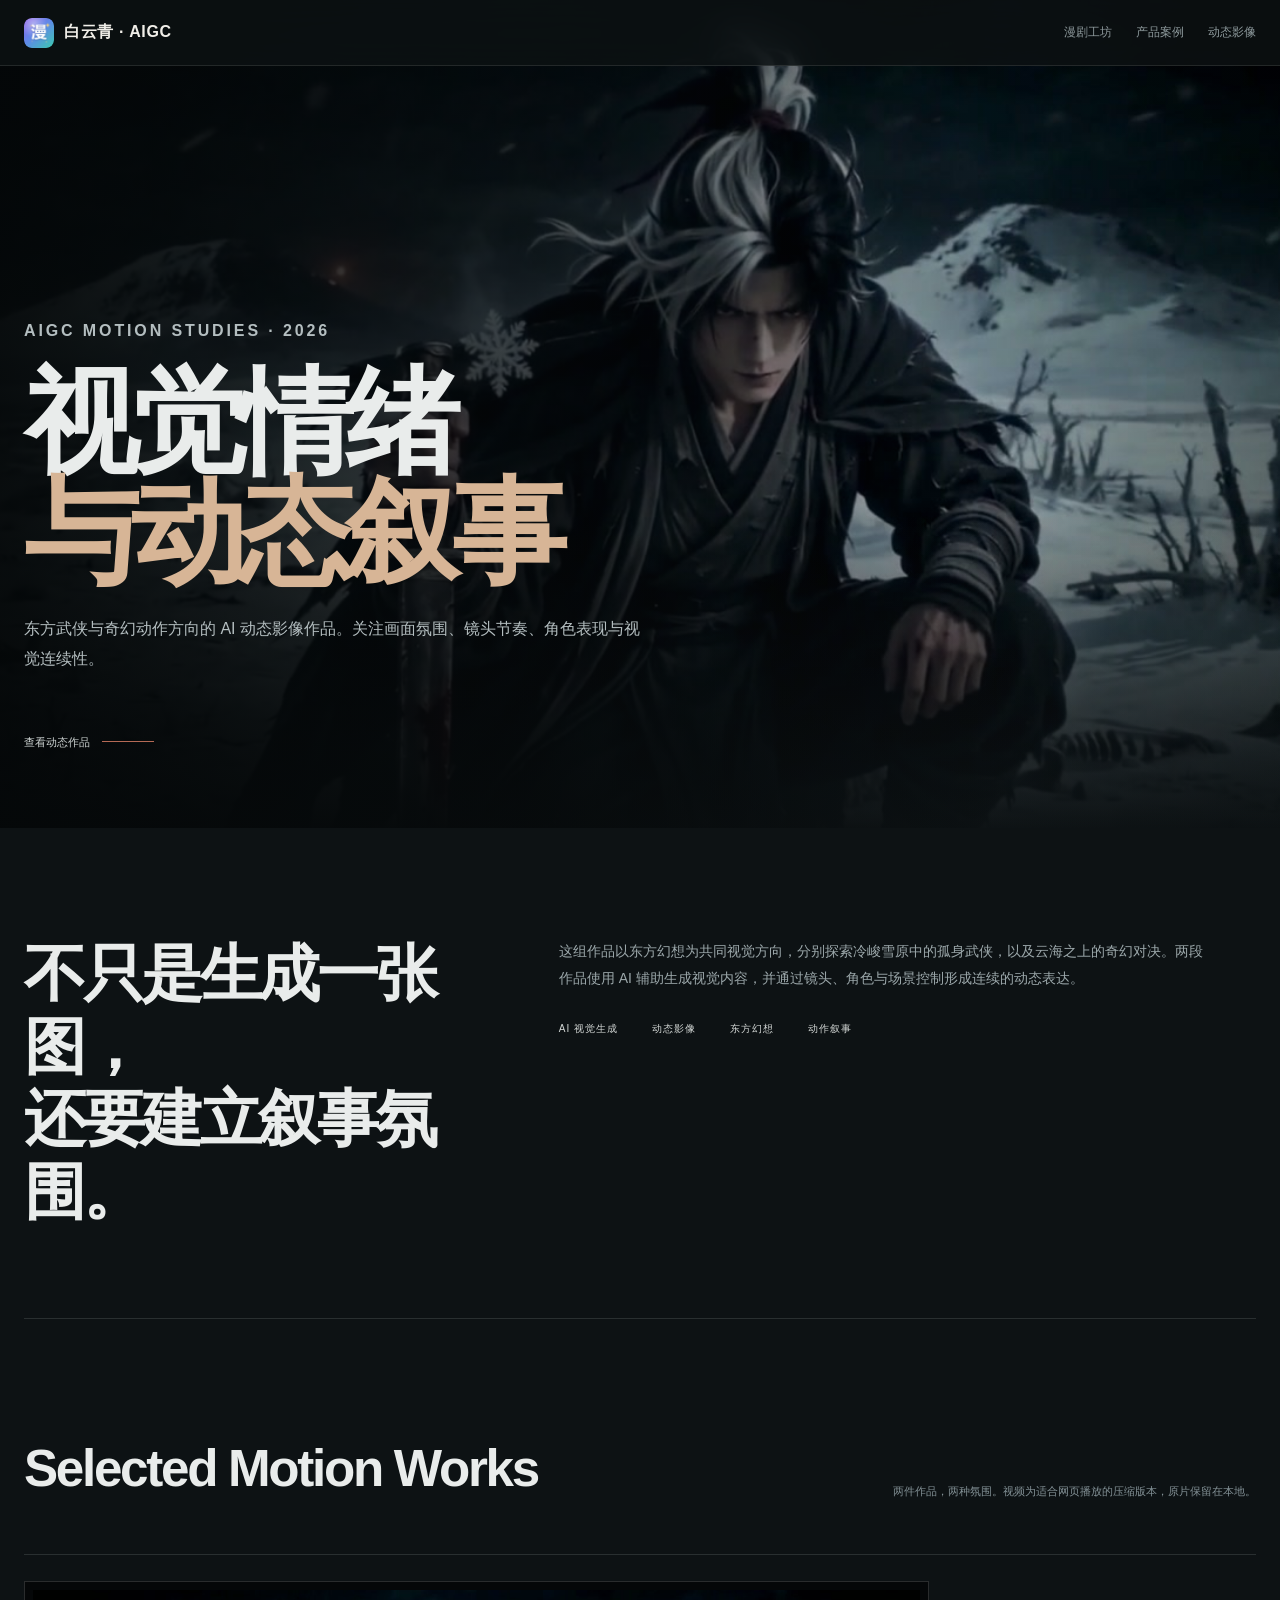
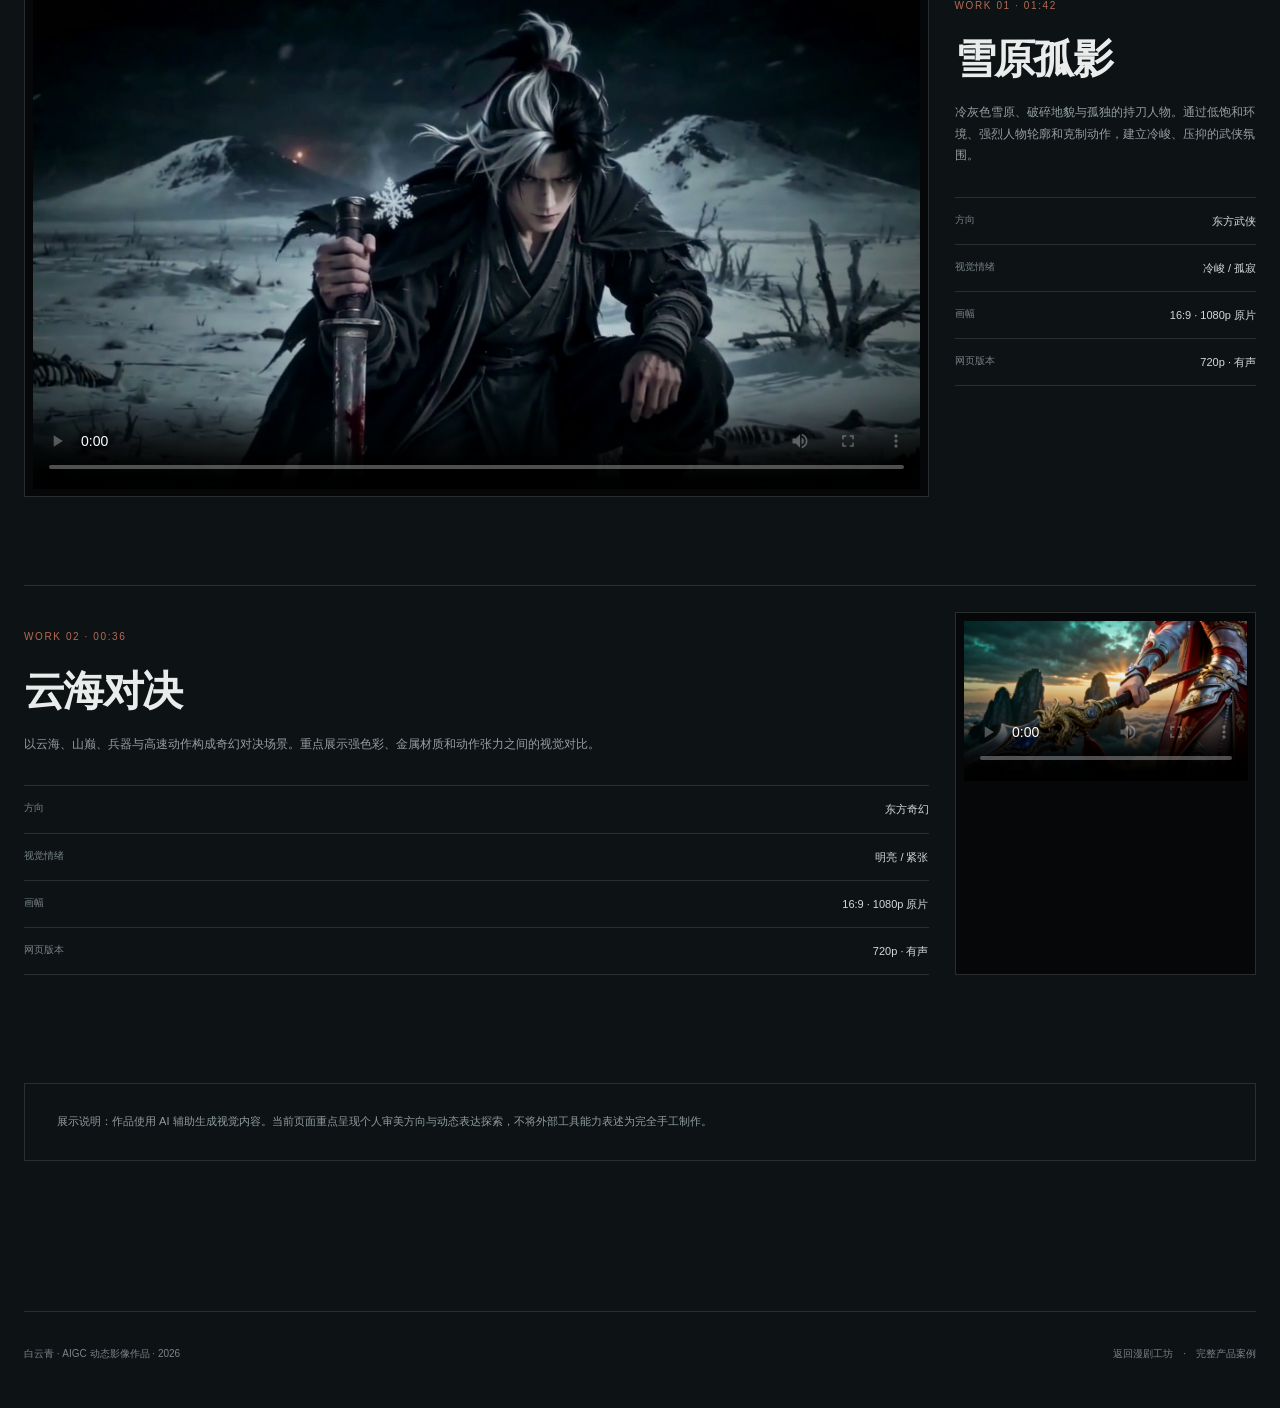
==== aigc/index.html @ 0978e21a "Publish Manju Studio product portfolio" ====
<!doctype html>
<html lang="zh-CN">
<head>
  <meta charset="utf-8">
  <meta name="viewport" content="width=device-width, initial-scale=1">
  <meta name="description" content="AIGC 动态影像作品：东方武侠与奇幻动作视觉实验。">
  <meta name="theme-color" content="#0d1214">
  <title>AIGC 动态影像 · 白云青作品</title>
  <link rel="icon" href="../assets/icon-256.png">
  <link rel="stylesheet" href="../styles.css">
  <style>
    :root {
      --aigc-red: #b56a55;
      --aigc-cyan: #72a0a4;
    }
    body {
      background:
        radial-gradient(circle at 78% 8%, rgba(114,160,164,.12), transparent 27rem),
        #0d1214;
    }
    .aigc-header {
      position: fixed;
      inset: 0 0 auto;
      z-index: 30;
      height: 66px;
      display: flex;
      align-items: center;
      padding: 0 max(24px, calc((100vw - 1280px) / 2));
      border-bottom: 1px solid rgba(255,255,255,.1);
      background: rgba(13,18,20,.78);
      backdrop-filter: blur(18px);
    }
    .aigc-header .brand { color: #f0eee8; }
    .aigc-header nav { margin-left: auto; display: flex; gap: 24px; color: #8e9a9d; font-size: 12px; }
    .aigc-header nav a:hover { color: #eee9df; }
    .aigc-hero {
      min-height: 92vh;
      display: flex;
      align-items: flex-end;
      position: relative;
      overflow: hidden;
      padding: 150px max(24px, calc((100vw - 1280px) / 2)) 74px;
    }
    .aigc-hero::before {
      content: "";
      position: absolute;
      inset: 0;
      background:
        linear-gradient(90deg, rgba(4,7,8,.94) 0%, rgba(4,7,8,.70) 42%, rgba(4,7,8,.15) 76%),
        linear-gradient(0deg, #0d1214 0%, transparent 38%),
        url("../assets/aigc/snow-wuxia-poster.jpg") center 35% / cover no-repeat;
      transform: scale(1.02);
    }
    .aigc-hero-copy { position: relative; z-index: 2; max-width: 730px; }
    .aigc-hero h1 {
      font-size: clamp(58px, 9vw, 118px);
      line-height: .96;
      margin: 20px 0 26px;
      letter-spacing: -.07em;
      font-weight: 620;
    }
    .aigc-hero h1 span { color: #d7b596; }
    .aigc-hero p { max-width: 620px; color: #b4bec0; font-size: 16px; line-height: 1.9; }
    .aigc-scroll { margin-top: 42px; display: inline-flex; align-items: center; gap: 12px; color: #cdd3d2; font-size: 11px; }
    .aigc-scroll::after { content: ""; width: 52px; height: 1px; background: var(--aigc-red); }
    .aigc-main { width: min(1280px, calc(100% - 48px)); margin: 0 auto; }
    .aigc-intro {
      display: grid;
      grid-template-columns: .8fr 1.2fr;
      gap: 70px;
      padding: 110px 0 90px;
      border-bottom: 1px solid var(--line);
    }
    .aigc-intro h2 { font-size: clamp(36px,5vw,62px); line-height: 1.17; letter-spacing: -.055em; margin: 0; }
    .aigc-intro p { color: #9ca8ab; max-width: 650px; font-size: 14px; line-height: 1.9; }
    .aigc-meta { display: flex; gap: 34px; margin-top: 30px; flex-wrap: wrap; }
    .aigc-meta span { color: #d3d7d5; font-size: 10px; letter-spacing: .1em; }
    .works { padding: 108px 0 60px; }
    .works-head { display: flex; justify-content: space-between; align-items: flex-end; gap: 30px; margin-bottom: 42px; }
    .works-head h2 { font-size: clamp(36px,4vw,54px); margin: 0; letter-spacing: -.045em; }
    .works-head p { max-width: 390px; color: #839196; font-size: 11px; text-align: right; }
    .work {
      display: grid;
      grid-template-columns: minmax(0,1.5fr) minmax(280px,.5fr);
      gap: 26px;
      padding: 26px 0 88px;
      border-top: 1px solid var(--line);
    }
    .work-video {
      position: relative;
      border: 1px solid rgba(255,255,255,.15);
      background: #050708;
      padding: 8px;
    }
    .work-video video { width: 100%; max-height: 720px; background: #000; }
    .work-info { padding-top: 10px; }
    .work-no { color: var(--aigc-red); font-size: 10px; letter-spacing: .16em; }
    .work-info h3 { font-size: clamp(30px,3.2vw,46px); line-height: 1.2; letter-spacing: -.04em; margin: 18px 0; }
    .work-info > p { color: #939fa2; font-size: 12px; line-height: 1.8; }
    .work-facts { margin-top: 30px; border-top: 1px solid var(--line); }
    .work-facts div { display: flex; justify-content: space-between; gap: 20px; padding: 14px 0; border-bottom: 1px solid var(--line); }
    .work-facts span { color: #758286; font-size: 10px; }
    .work-facts b { color: #d5d9d7; font-size: 11px; font-weight: 500; }
    .work:nth-of-type(2) .work-video { order: 2; }
    .work:nth-of-type(2) .work-info { order: 1; }
    .note {
      margin-top: 20px;
      padding: 28px 32px;
      border: 1px solid var(--line);
      color: #919da0;
      font-size: 11px;
      line-height: 1.8;
    }
    .aigc-footer {
      width: min(1280px, calc(100% - 48px));
      margin: 90px auto 0;
      padding: 34px 0 46px;
      border-top: 1px solid var(--line);
      display: flex;
      justify-content: space-between;
      gap: 30px;
      color: #788589;
      font-size: 10px;
    }
    .aigc-footer a:hover { color: #e8e6df; }
    @media (max-width: 850px) {
      .aigc-header nav { display: none; }
      .aigc-hero { min-height: 82vh; padding-top: 120px; }
      .aigc-intro, .work { grid-template-columns: 1fr; gap: 28px; }
      .aigc-intro { padding-top: 84px; }
      .work:nth-of-type(2) .work-video, .work:nth-of-type(2) .work-info { order: initial; }
      .works-head { display: block; }
      .works-head p { text-align: left; margin-top: 16px; }
    }
  </style>
</head>
<body>
  <header class="aigc-header">
    <a class="brand" href="../index.html">
      <img src="../assets/icon-256.png" alt="">
      <span>白云青 · AIGC</span>
    </a>
    <nav>
      <a href="../index.html">漫剧工坊</a>
      <a href="../case.html">产品案例</a>
      <a href="#works">动态影像</a>
    </nav>
  </header>

  <main>
    <section class="aigc-hero">
      <div class="aigc-hero-copy">
        <p class="eyebrow">AIGC MOTION STUDIES · 2026</p>
        <h1>视觉情绪<br><span>与动态叙事</span></h1>
        <p>东方武侠与奇幻动作方向的 AI 动态影像作品。关注画面氛围、镜头节奏、角色表现与视觉连续性。</p>
        <a class="aigc-scroll" href="#works">查看动态作品</a>
      </div>
    </section>

    <div class="aigc-main">
      <section class="aigc-intro">
        <h2>不只是生成一张图，<br>还要建立叙事氛围。</h2>
        <div>
          <p>这组作品以东方幻想为共同视觉方向，分别探索冷峻雪原中的孤身武侠，以及云海之上的奇幻对决。两段作品使用 AI 辅助生成视觉内容，并通过镜头、角色与场景控制形成连续的动态表达。</p>
          <div class="aigc-meta">
            <span>AI 视觉生成</span>
            <span>动态影像</span>
            <span>东方幻想</span>
            <span>动作叙事</span>
          </div>
        </div>
      </section>

      <section class="works" id="works">
        <div class="works-head">
          <h2>Selected Motion Works</h2>
          <p>两件作品，两种氛围。视频为适合网页播放的压缩版本，原片保留在本地。</p>
        </div>

        <article class="work">
          <div class="work-video">
            <video controls preload="metadata" poster="../assets/aigc/snow-wuxia-poster.jpg">
              <source src="../assets/aigc/snow-wuxia.mp4" type="video/mp4">
            </video>
          </div>
          <div class="work-info">
            <span class="work-no">WORK 01 · 01:42</span>
            <h3>雪原孤影</h3>
            <p>冷灰色雪原、破碎地貌与孤独的持刀人物。通过低饱和环境、强烈人物轮廓和克制动作，建立冷峻、压抑的武侠氛围。</p>
            <div class="work-facts">
              <div><span>方向</span><b>东方武侠</b></div>
              <div><span>视觉情绪</span><b>冷峻 / 孤寂</b></div>
              <div><span>画幅</span><b>16:9 · 1080p 原片</b></div>
              <div><span>网页版本</span><b>720p · 有声</b></div>
            </div>
          </div>
        </article>

        <article class="work">
          <div class="work-video">
            <video controls preload="metadata" poster="../assets/aigc/cloud-duel-poster.jpg">
              <source src="../assets/aigc/cloud-duel.mp4" type="video/mp4">
            </video>
          </div>
          <div class="work-info">
            <span class="work-no">WORK 02 · 00:36</span>
            <h3>云海对决</h3>
            <p>以云海、山巅、兵器与高速动作构成奇幻对决场景。重点展示强色彩、金属材质和动作张力之间的视觉对比。</p>
            <div class="work-facts">
              <div><span>方向</span><b>东方奇幻</b></div>
              <div><span>视觉情绪</span><b>明亮 / 紧张</b></div>
              <div><span>画幅</span><b>16:9 · 1080p 原片</b></div>
              <div><span>网页版本</span><b>720p · 有声</b></div>
            </div>
          </div>
        </article>

        <div class="note">展示说明：作品使用 AI 辅助生成视觉内容。当前页面重点呈现个人审美方向与动态表达探索，不将外部工具能力表述为完全手工制作。</div>
      </section>
    </div>
  </main>

  <footer class="aigc-footer">
    <span>白云青 · AIGC 动态影像作品 · 2026</span>
    <div><a href="../index.html">返回漫剧工坊</a>　·　<a href="../case.html">完整产品案例</a></div>
  </footer>
</body>
</html>
---- styles.css ----
:root {
  --bg: #111619;
  --surface: #171e22;
  --surface-2: #1d252a;
  --paper: #ede8df;
  --paper-2: #d8d1c5;
  --ink: #e9eceb;
  --muted: #9aa7ab;
  --line: rgba(233,236,235,.13);
  --accent: #d29a5d;
  --accent-soft: #9f7042;
  --green: #7aa493;
  --max: 1240px;
}

* { box-sizing: border-box; }
html { scroll-behavior: smooth; }
body {
  width: 100%;
  margin: 0;
  overflow-x: hidden;
  background:
    radial-gradient(circle at 78% -10%, rgba(210,154,93,.12), transparent 28rem),
    var(--bg);
  color: var(--ink);
  font-family: "Microsoft YaHei", "PingFang SC", "Noto Sans SC", sans-serif;
  line-height: 1.65;
  -webkit-font-smoothing: antialiased;
}
img, video { display: block; max-width: 100%; }
a { color: inherit; text-decoration: none; }
button { font: inherit; }

.site-header {
  position: sticky;
  top: 0;
  z-index: 40;
  height: 68px;
  display: flex;
  align-items: center;
  gap: 40px;
  padding: 0 max(24px, calc((100vw - var(--max)) / 2));
  background: rgba(17,22,25,.82);
  border-bottom: 1px solid var(--line);
  backdrop-filter: blur(18px);
}
.brand { display: flex; align-items: center; gap: 10px; font-weight: 700; letter-spacing: .04em; white-space: nowrap; }
.brand img { width: 30px; height: 30px; border-radius: 8px; }
.nav { display: flex; gap: 30px; margin-left: auto; font-size: 13px; color: var(--muted); }
.nav a { transition: color .2s ease; }
.nav a:hover { color: var(--ink); }
.header-cta {
  border: 1px solid rgba(210,154,93,.5);
  color: var(--accent);
  border-radius: 999px;
  padding: 7px 16px;
  font-size: 12px;
  white-space: nowrap;
}

.section { width: min(var(--max), calc(100% - 48px)); margin: 0 auto; }
.hero { min-height: 760px; padding: 110px 0 80px; }
.hero { display: grid; grid-template-columns: minmax(0,.94fr) minmax(460px,1.06fr); gap: 72px; align-items: center; min-width: 0; }
.eyebrow { color: var(--accent); letter-spacing: .18em; font-size: 11px; font-weight: 700; margin: 0 0 18px; }
h1, h2, h3, p { margin-top: 0; }
h1 { font-size: clamp(44px, 5.4vw, 72px); line-height: 1.09; letter-spacing: -.065em; font-weight: 650; margin-bottom: 26px; }
h1 span { color: var(--accent); }
.hero-lead { color: var(--muted); max-width: 610px; font-size: 16px; line-height: 1.9; overflow-wrap: anywhere; }
.hero-actions { display: flex; gap: 12px; margin-top: 34px; flex-wrap: wrap; }
.button { display: inline-flex; align-items: center; justify-content: center; min-height: 44px; padding: 0 20px; border-radius: 4px; font-size: 13px; transition: transform .2s ease, background .2s ease; }
.button:hover { transform: translateY(-2px); }
.button.primary { background: var(--accent); color: #17120d; font-weight: 700; }
.button.secondary { border: 1px solid var(--line); color: var(--paper-2); }
.hero-note { display: flex; align-items: center; gap: 9px; margin-top: 34px; color: #78878c; font-size: 11px; flex-wrap: wrap; }
.hero-note i { width: 3px; height: 3px; background: var(--accent); border-radius: 50%; }

.hero-visual { position: relative; min-height: 500px; }
.browser-frame { position: absolute; inset: 44px 0 48px 20px; padding-top: 30px; background: #0a0e10; border: 1px solid rgba(255,255,255,.18); box-shadow: 0 35px 90px rgba(0,0,0,.45); transform: rotate(-1.2deg); }
.browser-bar { position: absolute; top: 0; left: 0; right: 0; height: 30px; display: flex; align-items: center; gap: 6px; padding: 0 10px; border-bottom: 1px solid rgba(255,255,255,.09); }
.browser-bar span { width: 5px; height: 5px; border-radius: 50%; background: #4f5a5f; }
.browser-bar em { margin-left: auto; color: #626e72; font-style: normal; font-size: 8px; }
.overview-shot { width: 100%; height: 410px; object-fit: cover; object-position: top left; }
.floating-shot { position: absolute; right: -12px; bottom: -12px; width: 165px; margin: 0; background: #0c1114; padding: 8px; border: 1px solid rgba(255,255,255,.18); box-shadow: 0 20px 50px rgba(0,0,0,.45); transform: rotate(2.2deg); }
.floating-shot img { aspect-ratio: 9 / 16; object-fit: cover; }
.floating-shot figcaption { padding-top: 7px; color: var(--muted); font-size: 8px; }
.visual-stamp { position: absolute; left: -22px; top: 0; width: 92px; height: 92px; display: flex; flex-direction: column; align-items: center; justify-content: center; border: 1px solid rgba(210,154,93,.45); background: #151b1e; border-radius: 50%; color: var(--accent); }
.visual-stamp strong { font-size: 28px; line-height: 1; }
.visual-stamp span { font-size: 8px; margin-top: 5px; color: var(--muted); }

.metrics { display: grid; grid-template-columns: repeat(4, 1fr); border-top: 1px solid var(--line); border-bottom: 1px solid var(--line); }
.metric { padding: 32px 28px; border-right: 1px solid var(--line); }
.metric:last-child { border-right: 0; }
.metric strong { display: block; font-size: 30px; letter-spacing: -.04em; color: var(--paper); }
.metric span { display: block; margin-top: 6px; color: var(--muted); font-size: 11px; }

.problem, .workflow, .decisions, .consistency, .generation, .demo, .operating, .review { padding-top: 140px; }
.section-head { max-width: 780px; margin-bottom: 54px; }
.section-head h2 { font-size: clamp(34px, 4vw, 54px); line-height: 1.18; letter-spacing: -.05em; margin-bottom: 20px; font-weight: 620; }
.section-head > p:last-child { color: var(--muted); font-size: 15px; max-width: 700px; }

.pain-grid { display: grid; grid-template-columns: repeat(4,1fr); border-top: 1px solid var(--line); }
.pain-grid article { min-height: 230px; padding: 30px 28px 34px 0; border-right: 1px solid var(--line); }
.pain-grid article:not(:first-child) { padding-left: 28px; }
.pain-grid article:last-child { border-right: 0; }
.index { display: block; color: var(--accent); font-size: 11px; margin-bottom: 34px; }
.pain-grid h3 { font-size: 18px; margin-bottom: 12px; }
.pain-grid p { color: var(--muted); font-size: 13px; }
.insight { margin: 68px 0 0; padding: 38px 42px; background: var(--paper); color: #242729; font-size: clamp(20px,2.4vw,31px); line-height: 1.55; letter-spacing: -.025em; }
.insight span { display: block; font-size: 9px; letter-spacing: .16em; color: var(--accent-soft); margin-bottom: 16px; }

.flow { display: grid; grid-template-columns: repeat(7,1fr); border-top: 1px solid var(--line); border-bottom: 1px solid var(--line); }
.flow article { min-height: 170px; padding: 24px 16px; border-right: 1px solid var(--line); position: relative; }
.flow article:last-child { border-right: 0; }
.flow article:not(:last-child)::after { content: "›"; position: absolute; right: -6px; top: 70px; z-index: 2; color: var(--accent); background: var(--bg); padding: 0 1px; }
.flow b { color: var(--accent); font-size: 10px; }
.flow h3 { margin: 30px 0 8px; font-size: 15px; }
.flow p { color: var(--muted); font-size: 10px; }
.workflow-note { display: grid; grid-template-columns: repeat(3,1fr); gap: 1px; margin-top: 38px; background: var(--line); border: 1px solid var(--line); }
.workflow-note div { background: var(--surface); padding: 24px; }
.workflow-note strong { display: block; margin-bottom: 8px; font-size: 13px; }
.workflow-note span { color: var(--muted); font-size: 11px; }

.case-row { display: grid; grid-template-columns: .76fr 1.24fr; gap: 70px; align-items: center; padding: 72px 0; border-top: 1px solid var(--line); }
.case-row.reverse { grid-template-columns: 1.24fr .76fr; }
.case-row.reverse .case-copy { order: 2; }
.case-no { font-size: 10px; letter-spacing: .16em; color: var(--green); }
.case-copy h3 { margin: 18px 0 18px; font-size: clamp(30px,3.3vw,45px); line-height: 1.25; letter-spacing: -.04em; }
.case-copy p, .case-copy li { color: var(--muted); font-size: 13px; }
.case-copy ul { padding-left: 18px; margin: 24px 0 0; }
.case-copy li { margin: 9px 0; }
.case-copy li::marker { color: var(--accent); }
.case-media { margin: 0; background: #090d0f; border: 1px solid var(--line); padding: 10px; }
.case-media img { width: 100%; aspect-ratio: 16/10; object-fit: cover; object-position: top left; }
.case-media figcaption { padding: 12px 4px 4px; color: #778489; font-size: 10px; line-height: 1.6; }

.character-grid { display: grid; grid-template-columns: .78fr .78fr 1.44fr; gap: 20px; align-items: stretch; }
.character-card { margin: 0; background: #e1ddd5; color: #1f272b; overflow: hidden; }
.character-card img { width: 100%; aspect-ratio: 4/5; object-fit: cover; }
.character-card figcaption { padding: 16px 18px 18px; display: flex; justify-content: space-between; align-items: baseline; gap: 12px; }
.character-card b { font-size: 17px; }
.character-card span { font-size: 9px; color: #66757a; }
.lineage { display: grid; grid-template-columns: 1fr; background: var(--line); border: 1px solid var(--line); gap: 1px; }
.lineage div { display: grid; grid-template-columns: 38px 110px 1fr; gap: 12px; align-items: center; background: var(--surface); padding: 20px 24px; }
.lineage span { color: var(--accent); font-size: 10px; }
.lineage b { font-size: 13px; }
.lineage small { color: var(--muted); font-size: 11px; }

.generation-grid { display: grid; grid-template-columns: 1fr 1fr; gap: 20px; }
.generation-grid figure { margin: 0; }
.generation-grid img { border: 1px solid var(--line); background: #0a0d0f; padding: 8px; }
.generation-grid figcaption { margin-top: 14px; color: var(--muted); font-size: 11px; }
.generation-grid figcaption span { color: var(--accent); margin-right: 12px; font-size: 10px; letter-spacing: .1em; }
.order-strip { display: flex; align-items: center; gap: 12px; margin: 52px 0 20px; overflow-x: auto; padding: 22px 24px; background: var(--paper); color: #273134; font-size: 13px; white-space: nowrap; }
.order-strip i { height: 1px; background: #a8a095; min-width: 25px; flex: 1; position: relative; }
.order-strip i::after { content: ""; position: absolute; right: 0; top: -2px; width: 5px; height: 5px; border-top: 1px solid #8f867a; border-right: 1px solid #8f867a; transform: rotate(45deg); }
.order-note { color: var(--muted); font-size: 11px; text-align: center; }

.result-layout { display: grid; grid-template-columns: minmax(0,1.35fr) minmax(260px,.65fr); gap: 24px; align-items: stretch; }
.result-main { margin: 0; background: #090d0f; border: 1px solid var(--line); padding: 10px; }
.result-main img { width: 100%; max-height: 680px; object-fit: cover; object-position: center 26%; }
.result-main figcaption { padding: 13px 4px 4px; color: var(--muted); font-size: 11px; }
.result-meta { border-top: 1px solid var(--line); }
.result-meta > div:not(.result-quote) { display: flex; align-items: baseline; justify-content: space-between; padding: 18px 0; border-bottom: 1px solid var(--line); }
.result-meta span { color: var(--muted); font-size: 11px; }
.result-meta strong { color: var(--paper); font-size: 21px; font-weight: 500; letter-spacing: -.03em; }
.result-quote { margin-bottom: 12px; padding: 24px; background: var(--paper); color: #263034; font-size: 15px; line-height: 1.7; }
.shot-grid { display: grid; grid-template-columns: repeat(6,1fr); gap: 10px; margin-top: 26px; }
.shot-grid button { padding: 0; border: 1px solid var(--line); background: none; cursor: zoom-in; overflow: hidden; }
.shot-grid img { width: 100%; aspect-ratio: 9/16; object-fit: cover; transition: transform .35s ease, filter .35s ease; }
.shot-grid button:hover img { transform: scale(1.04); filter: brightness(1.08); }
.usage-note { margin-top: 18px; text-align: right; color: #647176; font-size: 9px; }

.operating-grid { display: grid; grid-template-columns: repeat(3,1fr); gap: 1px; background: var(--line); border: 1px solid var(--line); }
.operating-grid > div { background: var(--surface); padding: 32px; min-height: 230px; }
.operating-grid span { color: var(--green); font-size: 10px; letter-spacing: .12em; }
.operating-grid h3 { font-size: 20px; margin: 34px 0 15px; }
.operating-grid p { color: var(--muted); font-size: 12px; }
.terminal { margin-top: 28px; border: 1px solid var(--line); background: #0a0f11; }
.terminal-head { height: 34px; display: flex; align-items: center; gap: 6px; padding: 0 12px; border-bottom: 1px solid var(--line); }
.terminal-head span { width: 5px; height: 5px; border-radius: 50%; background: #536065; }
.terminal-head em { margin-left: auto; color: #5f6b70; font-style: normal; font-size: 9px; }
.terminal-body { padding: 24px 28px; }
.terminal-body p { margin: 7px 0; color: #a7b2b5; font-family: Consolas, monospace; font-size: 12px; }
.terminal-body i { color: var(--green); font-style: normal; margin-right: 12px; }
.terminal-body .warn { color: #c4aa86; }
.terminal-body .warn i { color: var(--accent); }

.review-grid { display: grid; grid-template-columns: 1fr 1fr; gap: 20px; }
.review-grid > div { border: 1px solid var(--line); background: var(--surface); padding: 36px; }
.pill { display: inline-block; padding: 4px 9px; border: 1px solid var(--line); color: var(--muted); font-size: 9px; letter-spacing: .12em; }
.review-grid h3 { margin: 26px 0 22px; font-size: 24px; }
.review-grid ul { padding-left: 18px; margin: 0; }
.review-grid li { color: var(--muted); font-size: 13px; margin: 11px 0; }
.review-grid li::marker { color: var(--accent); }
.closing { margin: 62px 0 0; color: #c9d0cf; font-size: clamp(22px,3.1vw,38px); line-height: 1.55; letter-spacing: -.03em; max-width: 1040px; }

.site-footer { width: min(var(--max), calc(100% - 48px)); margin: 140px auto 0; padding: 38px 0 46px; border-top: 1px solid var(--line); display: grid; grid-template-columns: 1fr auto; gap: 18px 40px; align-items: center; color: var(--muted); font-size: 11px; }
.footer-brand { display: flex; gap: 12px; align-items: center; color: var(--ink); }
.footer-brand img { width: 38px; height: 38px; border-radius: 9px; }
.footer-brand b, .footer-brand span { display: block; }
.footer-brand b { font-size: 13px; }
.footer-brand span { color: var(--muted); font-size: 9px; margin-top: 2px; }
.footer-links { display: flex; gap: 20px; }
.footer-links a:hover { color: var(--ink); }
.site-footer > p { grid-column: 1 / -1; margin: 0; }

.lightbox { position: fixed; inset: 0; z-index: 100; display: none; align-items: center; justify-content: center; padding: 40px; background: rgba(4,7,8,.94); }
.lightbox.open { display: flex; }
.lightbox img { max-width: min(90vw, 900px); max-height: 88vh; object-fit: contain; }
.lightbox button { position: absolute; top: 24px; right: 28px; border: 0; background: none; color: white; font-size: 36px; cursor: pointer; }

.reveal { opacity: 0; transform: translateY(18px); transition: opacity .7s ease, transform .7s ease; }
.reveal.visible { opacity: 1; transform: none; }

@media (max-width: 1050px) {
  .hero { grid-template-columns: 1fr; min-height: auto; padding-top: 80px; }
  .hero-visual { min-height: 520px; max-width: 800px; width: 100%; margin: 0 auto; }
  .pain-grid { grid-template-columns: 1fr 1fr; }
  .pain-grid article:nth-child(2) { border-right: 0; }
  .pain-grid article:nth-child(n+3) { border-top: 1px solid var(--line); }
  .flow { grid-template-columns: repeat(4,1fr); }
  .flow article:nth-child(4) { border-right: 0; }
  .flow article:nth-child(n+5) { border-top: 1px solid var(--line); }
  .flow article:nth-child(4)::after { display: none; }
  .case-row, .case-row.reverse { grid-template-columns: 1fr; gap: 32px; }
  .case-row.reverse .case-copy { order: 0; }
  .character-grid { grid-template-columns: 1fr 1fr; }
  .lineage { grid-column: 1 / -1; }
  .result-layout { grid-template-columns: 1fr; }
  .result-meta { display: grid; grid-template-columns: repeat(4,1fr); border: 1px solid var(--line); }
  .result-meta .result-quote { grid-column: 1 / -1; margin: 0; }
  .result-meta > div:not(.result-quote) { display: block; border-right: 1px solid var(--line); border-bottom: 0; padding: 18px 12px; text-align: center; }
  .result-meta > div:last-child { border-right: 0; }
  .result-meta span, .result-meta strong { display: block; }
  .shot-grid { grid-template-columns: repeat(3,1fr); }
}

@media (max-width: 760px) {
  .site-header { height: 60px; gap: 14px; padding: 0 18px; }
  .nav { display: none; }
  .header-cta { margin-left: auto; }
  .section, .site-footer { width: calc(100% - 32px); max-width: var(--max); }
  .hero { display: block; padding: 64px 0; }
  .hero-copy, .hero-visual { min-width: 0; }
  .hero-copy, .hero-lead { width: 100%; max-width: 100%; }
  h1 { font-size: 34px; overflow-wrap: anywhere; word-break: break-word; }
  .hero-lead { font-size: 14px; word-break: break-word; }
  .hero-visual { min-height: 360px; width: 100%; max-width: 100%; overflow: hidden; }
  .browser-frame { inset: 25px 8px 50px 0; }
  .overview-shot { height: 280px; }
  .floating-shot { width: 112px; right: -4px; bottom: -6px; }
  .visual-stamp { width: 72px; height: 72px; left: -7px; top: -8px; }
  .visual-stamp strong { font-size: 23px; }
  .metrics { grid-template-columns: 1fr 1fr; }
  .metric { border-bottom: 1px solid var(--line); }
  .metric:nth-child(2) { border-right: 0; }
  .metric:nth-child(n+3) { border-bottom: 0; }
  .problem, .workflow, .decisions, .consistency, .generation, .demo, .operating, .review { padding-top: 94px; }
  .section-head { margin-bottom: 38px; }
  .pain-grid { grid-template-columns: 1fr; }
  .pain-grid article, .pain-grid article:not(:first-child) { border-right: 0; border-top: 1px solid var(--line); padding: 26px 0; min-height: 0; }
  .index { margin-bottom: 18px; }
  .insight { padding: 28px 24px; }
  .flow { grid-template-columns: 1fr 1fr; }
  .flow article:nth-child(2n) { border-right: 0; }
  .flow article:nth-child(3) { border-top: 1px solid var(--line); }
  .flow article:nth-child(2)::after, .flow article:nth-child(4)::after, .flow article:nth-child(6)::after { display: none; }
  .workflow-note { grid-template-columns: 1fr; }
  .case-row { padding: 50px 0; }
  .character-grid, .generation-grid, .review-grid { grid-template-columns: 1fr; }
  .character-card img { aspect-ratio: 16/10; object-fit: cover; }
  .lineage { grid-column: auto; }
  .lineage div { grid-template-columns: 28px 90px 1fr; padding: 15px; }
  .generation-grid figure:nth-child(2) { margin-top: 12px; }
  .order-strip { margin-top: 38px; }
  .result-meta { grid-template-columns: 1fr 1fr; }
  .result-meta > div:not(.result-quote) { border-bottom: 1px solid var(--line); }
  .result-meta > div:nth-child(odd) { border-right: 0; }
  .shot-grid { grid-template-columns: 1fr 1fr; }
  .operating-grid { grid-template-columns: 1fr; }
  .operating-grid > div { min-height: 0; }
  .site-footer { grid-template-columns: 1fr; margin-top: 96px; }
  .footer-links { flex-wrap: wrap; }
  .site-footer > p { grid-column: auto; }
}

@media (prefers-reduced-motion: reduce) {
  html { scroll-behavior: auto; }
  .reveal { opacity: 1; transform: none; transition: none; }
}
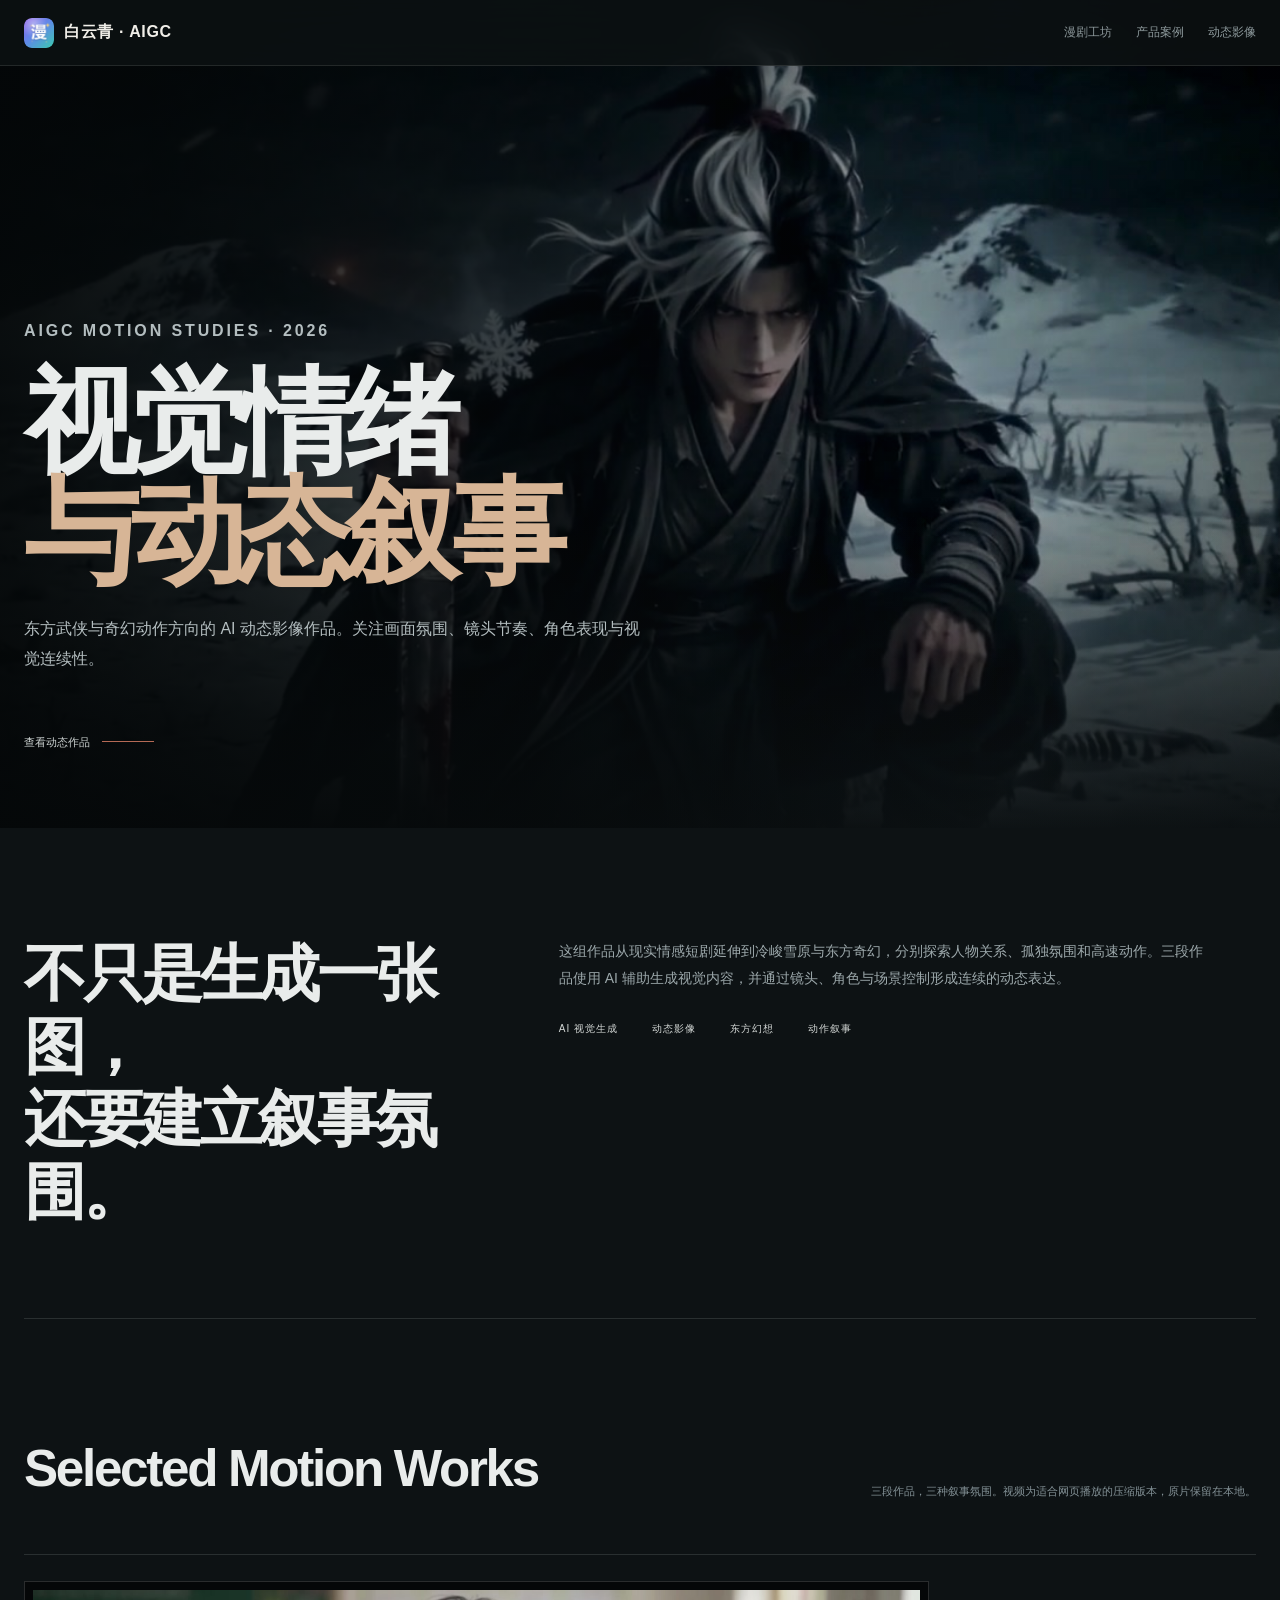
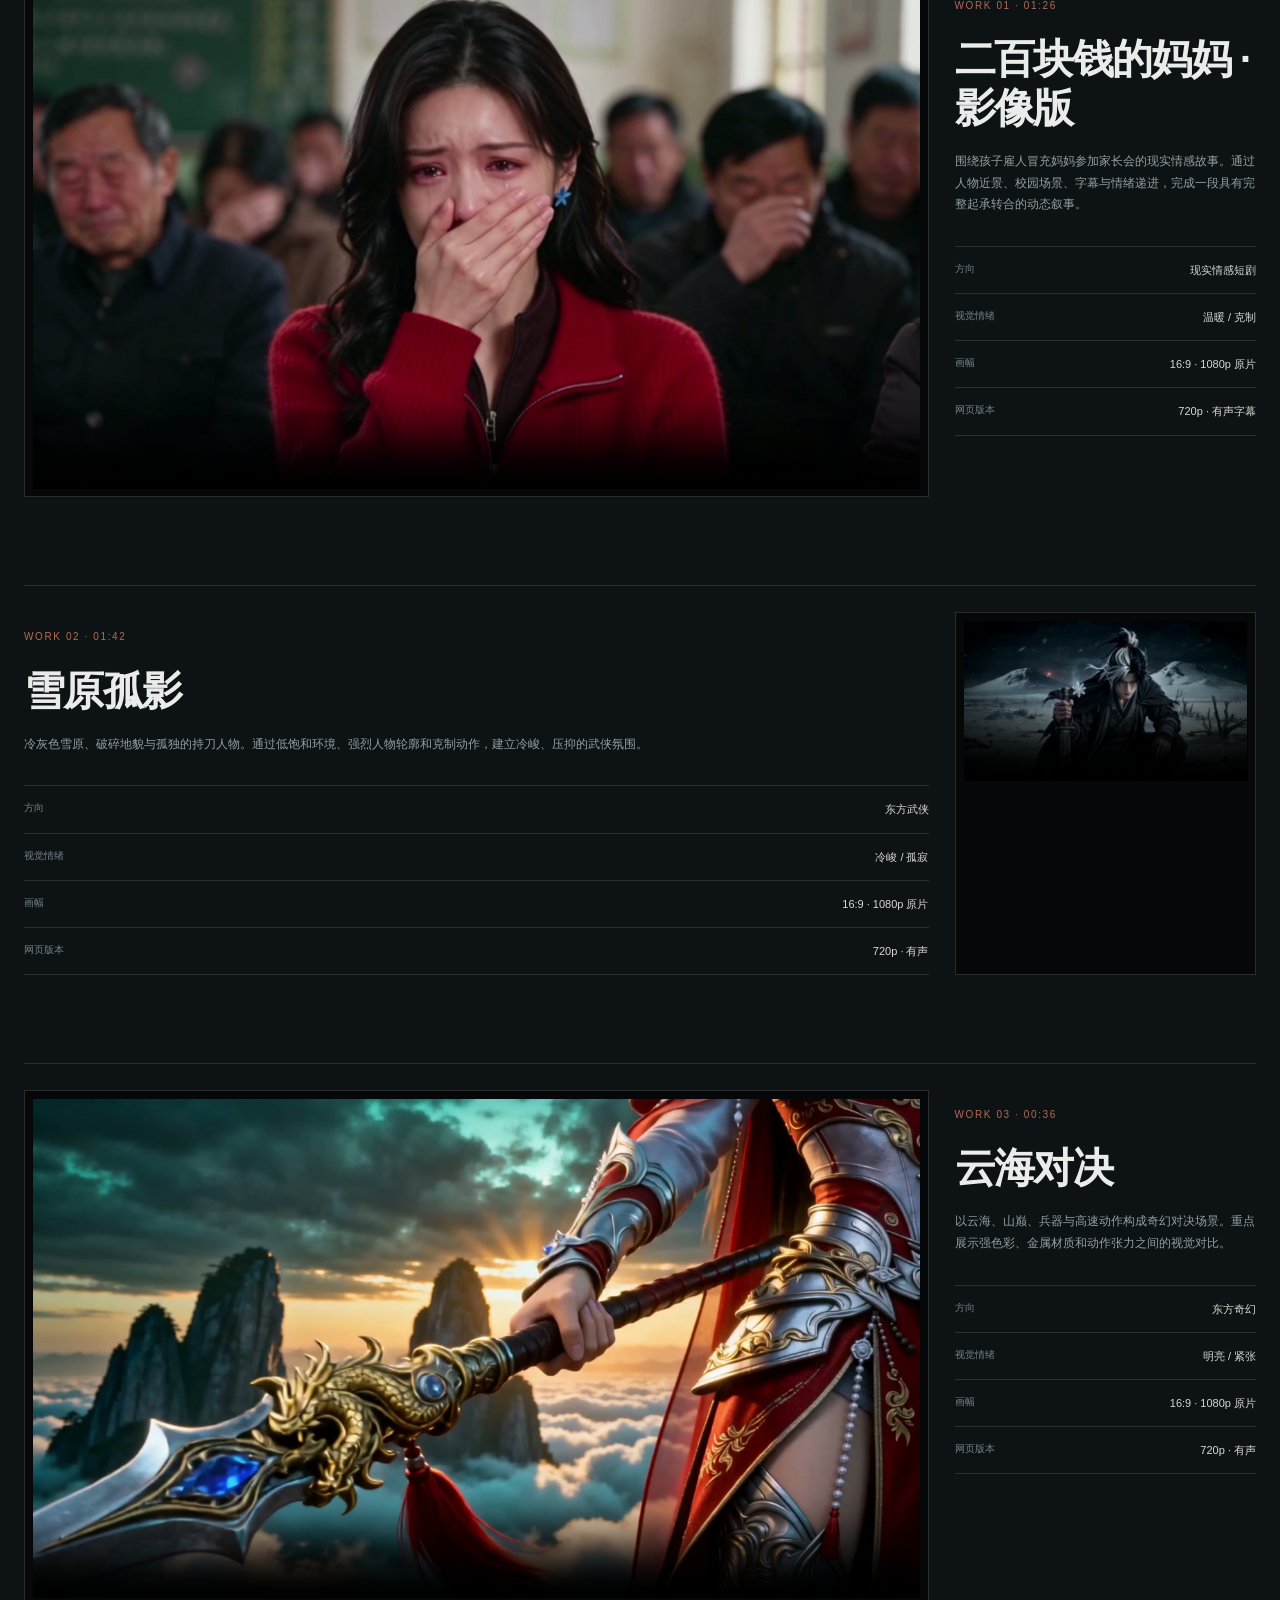
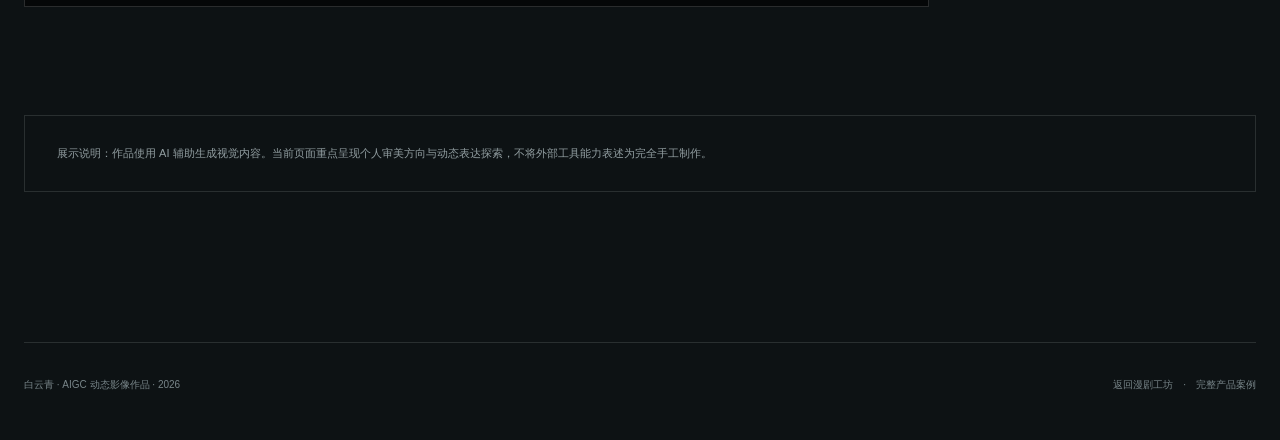
==== commit 4b255335: "Add Mother Story motion work to AIGC portfolio" ====
--- a/aigc/index.html
+++ b/aigc/index.html
@@ -161,7 +161,7 @@
       <section class="aigc-intro">
         <h2>不只是生成一张图，<br>还要建立叙事氛围。</h2>
         <div>
-          <p>这组作品以东方幻想为共同视觉方向，分别探索冷峻雪原中的孤身武侠，以及云海之上的奇幻对决。两段作品使用 AI 辅助生成视觉内容，并通过镜头、角色与场景控制形成连续的动态表达。</p>
+          <p>这组作品从现实情感短剧延伸到冷峻雪原与东方奇幻，分别探索人物关系、孤独氛围和高速动作。三段作品使用 AI 辅助生成视觉内容，并通过镜头、角色与场景控制形成连续的动态表达。</p>
           <div class="aigc-meta">
             <span>AI 视觉生成</span>
             <span>动态影像</span>
@@ -174,8 +174,27 @@
       <section class="works" id="works">
         <div class="works-head">
           <h2>Selected Motion Works</h2>
-          <p>两件作品，两种氛围。视频为适合网页播放的压缩版本，原片保留在本地。</p>
+          <p>三段作品，三种叙事氛围。视频为适合网页播放的压缩版本，原片保留在本地。</p>
         </div>
+
+        <article class="work">
+          <div class="work-video">
+            <video controls preload="metadata" poster="../assets/aigc/mother-story-poster.jpg">
+              <source src="../assets/aigc/mother-story.mp4" type="video/mp4">
+            </video>
+          </div>
+          <div class="work-info">
+            <span class="work-no">WORK 01 · 01:26</span>
+            <h3>二百块钱的妈妈 · 影像版</h3>
+            <p>围绕孩子雇人冒充妈妈参加家长会的现实情感故事。通过人物近景、校园场景、字幕与情绪递进，完成一段具有完整起承转合的动态叙事。</p>
+            <div class="work-facts">
+              <div><span>方向</span><b>现实情感短剧</b></div>
+              <div><span>视觉情绪</span><b>温暖 / 克制</b></div>
+              <div><span>画幅</span><b>16:9 · 1080p 原片</b></div>
+              <div><span>网页版本</span><b>720p · 有声字幕</b></div>
+            </div>
+          </div>
+        </article>
 
         <article class="work">
           <div class="work-video">
@@ -184,7 +203,7 @@
             </video>
           </div>
           <div class="work-info">
-            <span class="work-no">WORK 01 · 01:42</span>
+            <span class="work-no">WORK 02 · 01:42</span>
             <h3>雪原孤影</h3>
             <p>冷灰色雪原、破碎地貌与孤独的持刀人物。通过低饱和环境、强烈人物轮廓和克制动作，建立冷峻、压抑的武侠氛围。</p>
             <div class="work-facts">
@@ -203,7 +222,7 @@
             </video>
           </div>
           <div class="work-info">
-            <span class="work-no">WORK 02 · 00:36</span>
+            <span class="work-no">WORK 03 · 00:36</span>
             <h3>云海对决</h3>
             <p>以云海、山巅、兵器与高速动作构成奇幻对决场景。重点展示强色彩、金属材质和动作张力之间的视觉对比。</p>
             <div class="work-facts">
